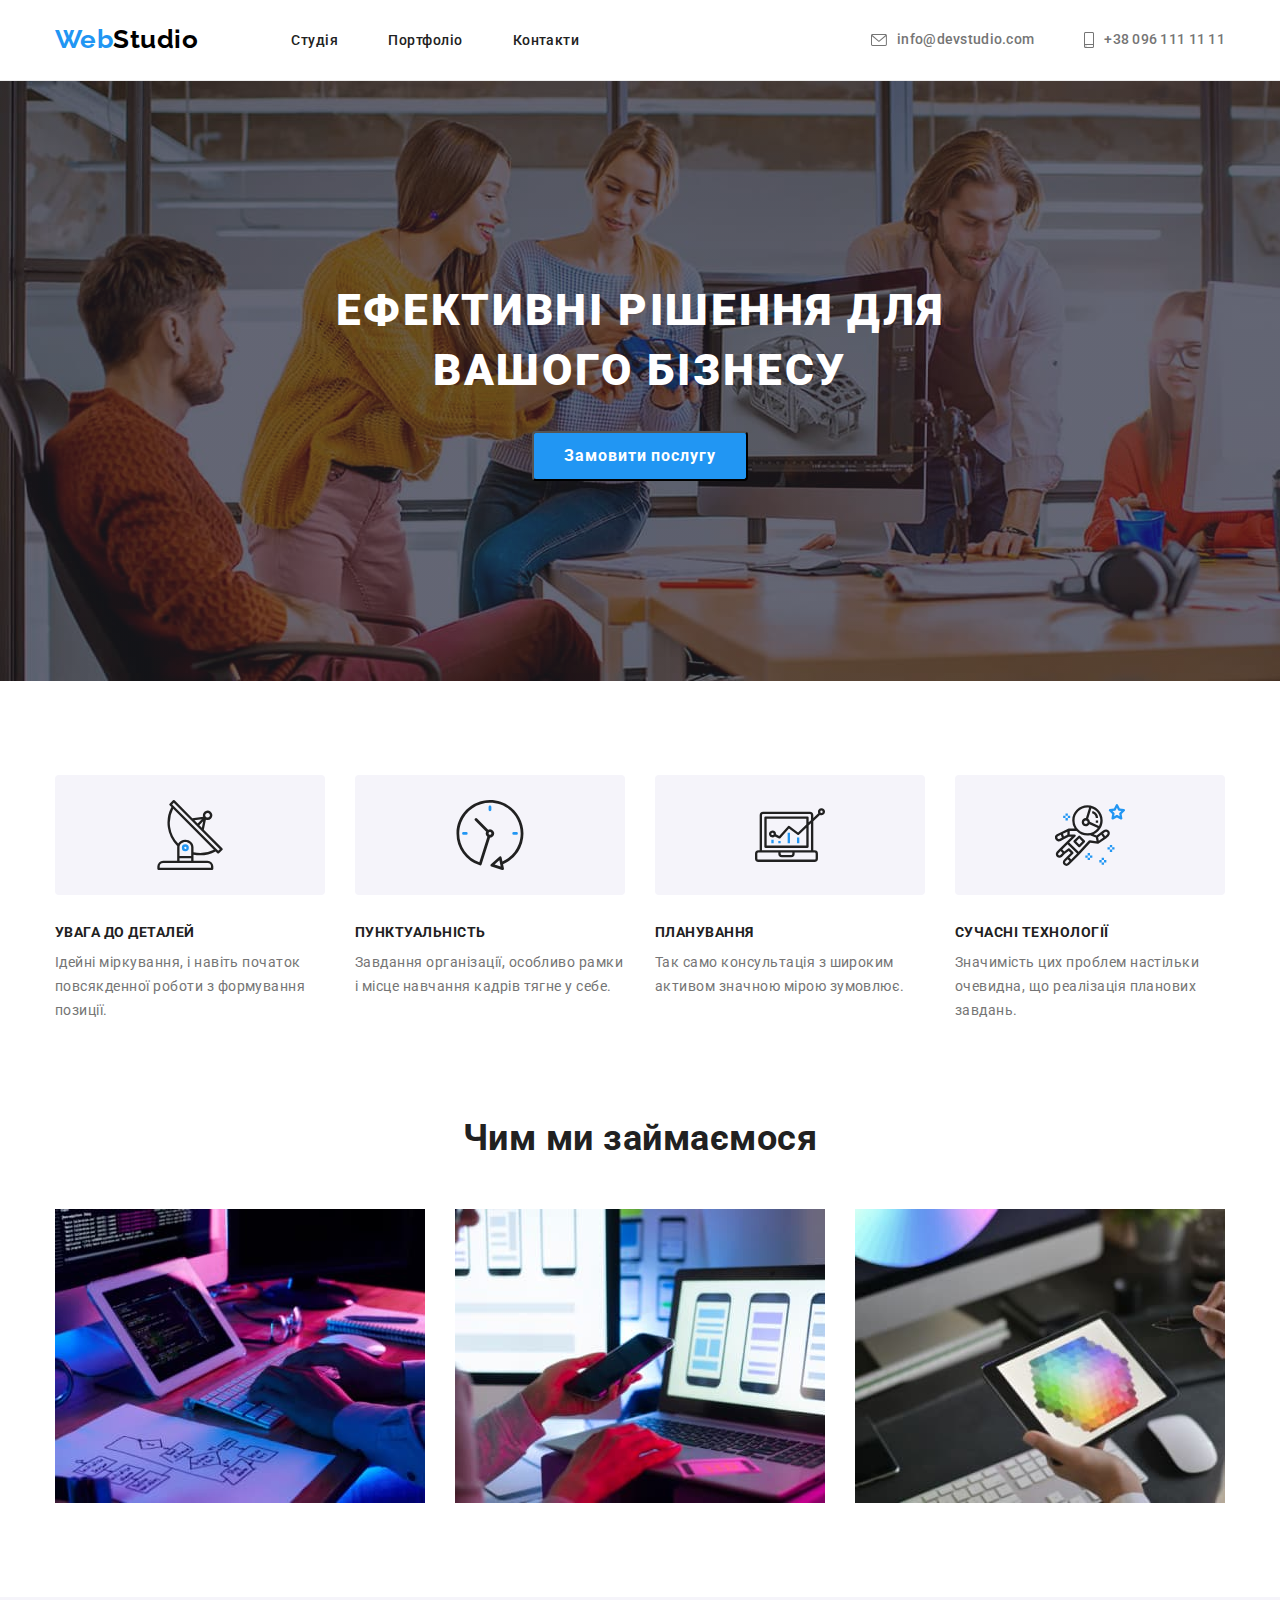
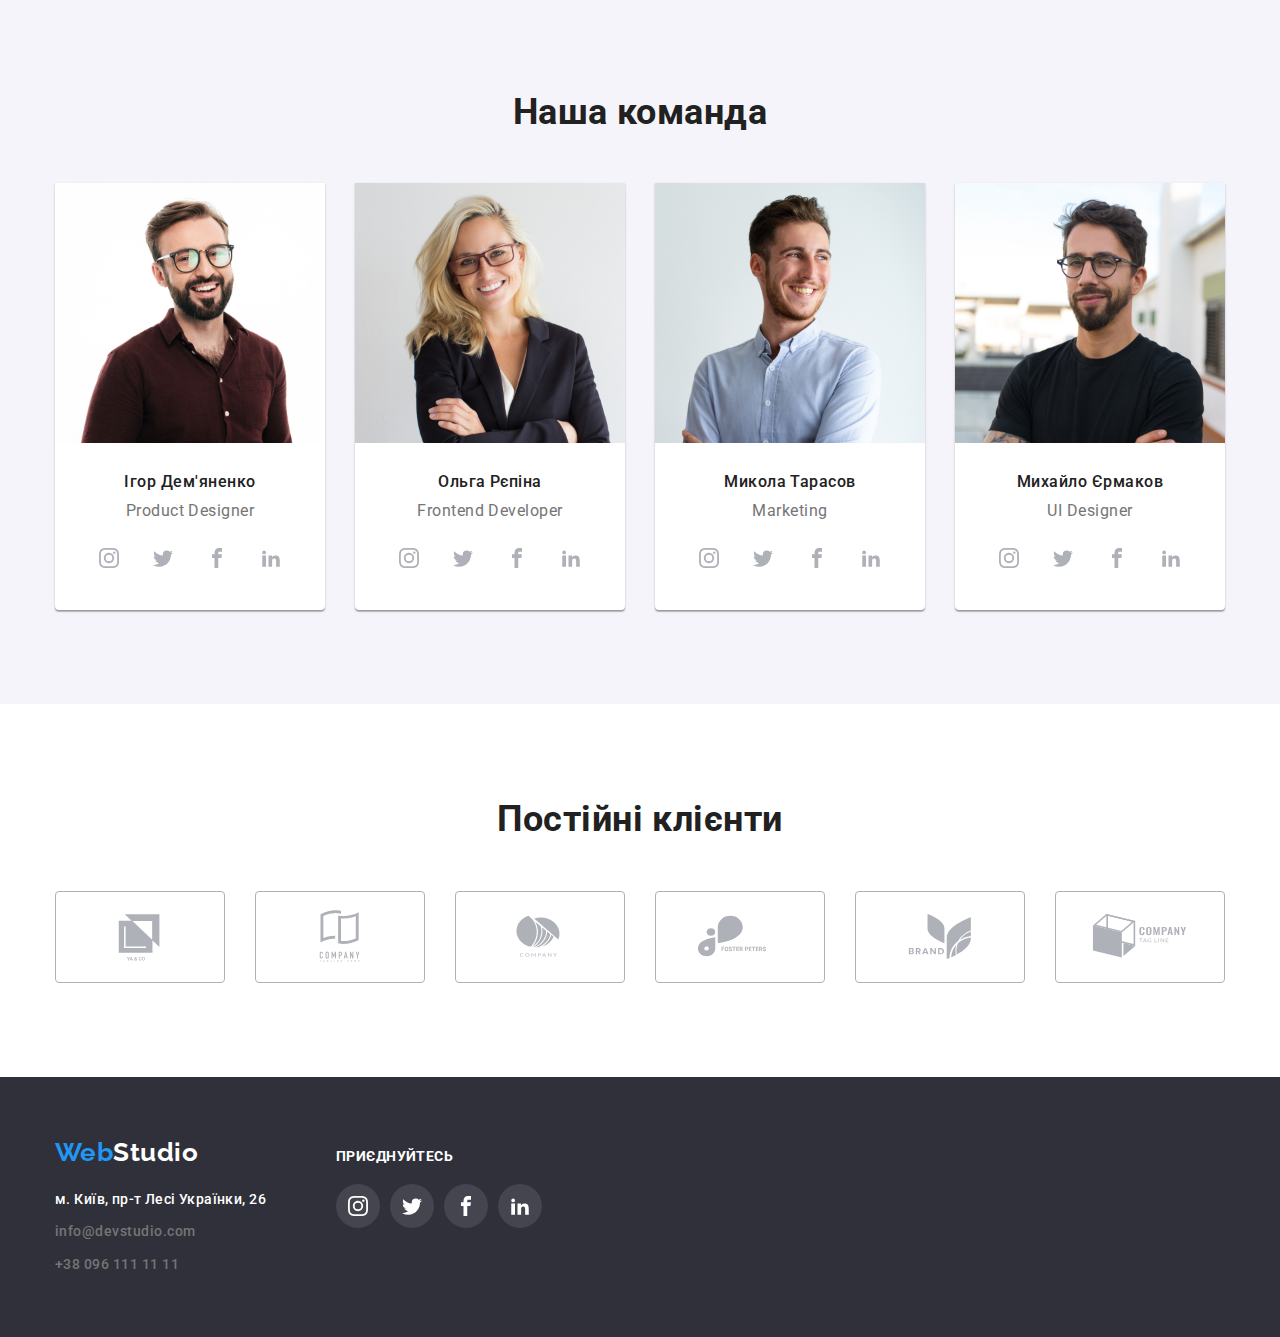
==== index.html @ 1d1b80b5 "downloaded files" ====
<!DOCTYPE html>
<html lang="uk">
  <head>
    <meta charset="UTF-8" />
    <meta http-equiv="X-UA-Compatible" content="IE=edge" />
    <meta name="viewport" content="width=device-width, initial-scale=1.0" />
    <title>Document</title>
    <link
      rel="stylesheet"
      href="https://cdnjs.cloudflare.com/ajax/libs/modern-normalize/1.1.0/modern-normalize.min.css"
    />
    <link rel="stylesheet" href="./css/styles.css" />
    <link rel="preconnect" href="https://fonts.googleapis.com" />
    <link rel="preconnect" href="https://fonts.gstatic.com" crossorigin />
    <link
      href="https://fonts.googleapis.com/css2?family=Raleway:wght@700&family=Roboto:wght@400;500;700;900&display=swap"
      rel="stylesheet"
    />
  </head>
  <body>
    <!--Шапка сайту-->
    <header class="page-header">
      <div class="container general-nav">
        <nav class="main-nav">
          <a href="./index.html" class="logo">
            <span class="logo-accent">Web</span>Studio</a
          >
          <ul class="site-nav">
            <li class="item">
              <a href="./index.html" class="link">Студія</a>
            </li>
            <li class="item">
              <a href="./portfolio.html" class="link">Портфоліо</a>
            </li>
            <li class="item">
              <a href="./" class="link">Контакти</a>
            </li>
          </ul>
        </nav>
        <ul class="contacts">
          <li class="item">
            <a href="mailto:" class="header-contacts-link link">
              <svg class="contact-icon" width="16px" height="12px">
                <use href="./images/symbol-defs.svg#icon-mail"></use>
              </svg>
              info@devstudio.com
            </a>
          </li>
          <li class="item">
            <a href="tel:" class="header-contacts-link link">
              <svg class="contact-icon" width="10px" height="16px">
                <use href="./images/symbol-defs.svg#icon-phone"></use>
              </svg>
              +38 096 111 11 11
            </a>
          </li>
        </ul>
      </div>
    </header>
    <main>
      <!--Hero-->
      <section class="hero-title hero-background">
        <div class="container">
          <h1 class="title-decisions">Ефективні рішення для вашого бізнесу</h1>
          <button type="button" class="button-order">Замовити послугу</button>
        </div>
      </section>
      <!--Переваги-->
      <section class="peculiarities section">
        <div class="container">
          <h2 hidden>Наші переваги</h2>
          <ul class="benefits-list">
            <li class="benefits-item">
              <div class="activities-icons">
                <svg class="icon-antenna" width="70px" height="70px">
                  <use href="./images/symbol-defs.svg#icon-antenna"></use>
                </svg>
              </div>
              <h3 class="benefits-title details">УВАГА ДО ДЕТАЛЕЙ</h3>
              <p class="benefits-text details-text">
                Ідейні міркування, і навіть початок повсякденної роботи з
                формування позиції.
              </p>
            </li>
            <li class="benefits-item">
              <div class="activities-icons">
                <svg class="icon-clock" width="70px" height="70px">
                  <use href="./images/symbol-defs.svg#icon-clock"></use>
                </svg>
              </div>
              <h3 class="benefits-title punctuality">ПУНКТУАЛЬНІСТЬ</h3>
              <p class="benefits-text punctuality-text">
                Завдання організації, особливо рамки і місце навчання кадрів
                тягне у себе.
              </p>
            </li>
            <li class="benefits-item">
              <div class="activities-icons">
                <svg class="diagram" width="70px" height="70px">
                  <use href="./images/symbol-defs.svg#icon-diagram"></use>
                </svg>
              </div>
              <h3 class="benefits-title planning">ПЛАНУВАННЯ</h3>
              <p class="benefits-text planning-text">
                Так само консультація з широким активом значною мірою зумовлює.
              </p>
            </li>
            <li class="benefits-item">
              <div class="activities-icons">
                <svg class="astronaut" width="70px" height="70px">
                  <use href="./images/symbol-defs.svg#icon-astronaut"></use>
                </svg>
              </div>
              <h3 class="benefits-title modern-technologies">
                СУЧАСНІ ТЕХНОЛОГІЇ
              </h3>
              <p class="benefits-text modern-technologies-text">
                Значимість цих проблем настільки очевидна, що реалізація
                планових завдань.
              </p>
            </li>
          </ul>
        </div>
      </section>
      <!--Чим ми займаємось-->
      <section class="services section">
        <div class="container">
          <h2 class="our-activities-title">Чим ми займаємося</h2>
          <ul class="activities-list">
            <li class="activities-item">
              <img src="./images/box1.jpg" alt="Людина тицяє по клавіатурі" />
            </li>
            <li class="activities-item">
              <img src="./images/box2.jpg" alt="Людина тицяє в телефоні" />
            </li>
            <li class="activities-item">
              <img src="./images/box3.jpg" alt="Людина тицяє в планшеті" />
            </li>
          </ul>
        </div>
      </section>
      <!--Наша команда-->
      <section class="our-team section">
        <div class="container">
          <h2 class="our-team-title">Наша команда</h2>
          <ul class="team-cards-list">
            <li class="team-cards">
              <img
                src="./images/demianenko.jpg"
                alt="Ігор"
                width="270"
                class="team-cards-photos"
              />
              <div class="team-card-container">
                <h3 class="team-cards-text">Ігор Дем'яненко</h3>
                <p lang="en" class="team-cards-description">Product Designer</p>
                <ul class="team-soc-list">
                  <li class="team-soc-items">
                    <a href class="team-soc-links">
                      <svg class="team-soc-icon" width="20px" height="20px">
                        <use
                          href="./images/symbol-defs.svg#icon-instagram"
                        ></use>
                      </svg>
                    </a>
                  </li>
                  <li class="team-soc-items">
                    <a href class="team-soc-links">
                      <svg class="team-soc-icon" width="20px" height="20px">
                        <use href="./images/symbol-defs.svg#icon-twitter"></use>
                      </svg>
                    </a>
                  </li>
                  <li class="team-soc-items">
                    <a href class="team-soc-links">
                      <svg class="team-soc-icon" width="20px" height="20px">
                        <use
                          href="./images/symbol-defs.svg#icon-facebook"
                        ></use>
                      </svg>
                    </a>
                  </li>
                  <li class="team-soc-items">
                    <a href class="team-soc-links">
                      <svg class="team-soc-icon" width="20px" height="20px">
                        <use
                          href="./images/symbol-defs.svg#icon-linkedin"
                        ></use>
                      </svg>
                    </a>
                  </li>
                </ul>
              </div>
            </li>
            <li class="team-cards">
              <img
                src="./images/repina.jpg"
                alt="Ольга"
                width="270"
                class="team-cards-photos"
              />
              <div class="team-card-container">
                <h3 class="team-cards-text">Ольга Рєпіна</h3>
                <p lang="en" class="team-cards-description">
                  Frontend Developer
                </p>
                <ul class="team-soc-list">
                  <li class="team-soc-items">
                    <a href class="team-soc-links">
                      <svg class="team-soc-icon" width="20px" height="20px">
                        <use
                          href="./images/symbol-defs.svg#icon-instagram"
                        ></use>
                      </svg>
                    </a>
                  </li>
                  <li class="team-soc-items">
                    <a href class="team-soc-links">
                      <svg class="team-soc-icon" width="20px" height="20px">
                        <use href="./images/symbol-defs.svg#icon-twitter"></use>
                      </svg>
                    </a>
                  </li>
                  <li class="team-soc-items">
                    <a href class="team-soc-links">
                      <svg class="team-soc-icon" width="20px" height="20px">
                        <use
                          href="./images/symbol-defs.svg#icon-facebook"
                        ></use>
                      </svg>
                    </a>
                  </li>
                  <li class="team-soc-items">
                    <a href class="team-soc-links">
                      <svg class="team-soc-icon" width="20px" height="20px">
                        <use
                          href="./images/symbol-defs.svg#icon-linkedin"
                        ></use>
                      </svg>
                    </a>
                  </li>
                </ul>
              </div>
            </li>
            <li class="team-cards">
              <img
                src="./images/tarasov.jpg"
                alt="Микола"
                width="270"
                class="team-cards-photos"
              />
              <div class="team-card-container">
                <h3 class="team-cards-text">Микола Тарасов</h3>
                <p lang="en" class="team-cards-description">Marketing</p>
                <ul class="team-soc-list">
                  <li class="team-soc-items">
                    <a href class="team-soc-links">
                      <svg class="team-soc-icon" width="20px" height="20px">
                        <use
                          href="./images/symbol-defs.svg#icon-instagram"
                        ></use>
                      </svg>
                    </a>
                  </li>
                  <li class="team-soc-items">
                    <a href class="team-soc-links">
                      <svg class="team-soc-icon" width="20px" height="20px">
                        <use href="./images/symbol-defs.svg#icon-twitter"></use>
                      </svg>
                    </a>
                  </li>
                  <li class="team-soc-items">
                    <a href class="team-soc-links">
                      <svg class="team-soc-icon" width="20px" height="20px">
                        <use
                          href="./images/symbol-defs.svg#icon-facebook"
                        ></use>
                      </svg>
                    </a>
                  </li>
                  <li class="team-soc-items">
                    <a href class="team-soc-links">
                      <svg class="team-soc-icon" width="20px" height="20px">
                        <use
                          href="./images/symbol-defs.svg#icon-linkedin"
                        ></use>
                      </svg>
                    </a>
                  </li>
                </ul>
              </div>
            </li>
            <li class="team-cards">
              <img
                src="./images/ermakov.jpg"
                alt="Михайло"
                width="270"
                class="team-cards-photos"
              />
              <div class="team-card-container">
                <h3 class="team-cards-text">Михайло Єрмаков</h3>
                <p lang="en" class="team-cards-description">UI Designer</p>
                <ul class="team-soc-list">
                  <li class="team-soc-items">
                    <a href class="team-soc-links">
                      <svg class="team-soc-icon" width="20px" height="20px">
                        <use
                          href="./images/symbol-defs.svg#icon-instagram"
                        ></use>
                      </svg>
                    </a>
                  </li>
                  <li class="team-soc-items">
                    <a href class="team-soc-links">
                      <svg class="team-soc-icon" width="20px" height="20px">
                        <use href="./images/symbol-defs.svg#icon-twitter"></use>
                      </svg>
                    </a>
                  </li>
                  <li class="team-soc-items">
                    <a href class="team-soc-links">
                      <svg class="team-soc-icon" width="20px" height="20px">
                        <use
                          href="./images/symbol-defs.svg#icon-facebook"
                        ></use>
                      </svg>
                    </a>
                  </li>
                  <li class="team-soc-items">
                    <a href class="team-soc-links">
                      <svg class="team-soc-icon" width="20px" height="20px">
                        <use
                          href="./images/symbol-defs.svg#icon-linkedin"
                        ></use>
                      </svg>
                    </a>
                  </li>
                </ul>
              </div>
            </li>
          </ul>
        </div>
      </section>
      <!--Постоянные клиенты-->
      <section class="regular-clients section">
        <div class="container">
          <h2 class="clients-title">Постійні клієнти</h2>
          <ul class="clients-list">
            <li class="clients-item">
              <a href class="clients-link">
                <svg class="clients-icon" width="106px" height="60px">
                  <use href="./images/clients.svg#icon-client1"></use>
                </svg>
              </a>
            </li>
            <li class="clients-item">
              <a href class="clients-link">
                <svg class="clients-icon" width="106px" height="60px">
                  <use href="./images/clients.svg#icon-client2"></use>
                </svg>
              </a>
            </li>
            <li class="clients-item">
              <a href class="clients-link">
                <svg class="clients-icon" width="106px" height="60px">
                  <use href="./images/clients.svg#icon-client3"></use>
                </svg>
              </a>
            </li>
            <li class="clients-item">
              <a href class="clients-link">
                <svg class="clients-icon" width="106px" height="60px">
                  <use href="./images/clients.svg#icon-client4"></use>
                </svg>
              </a>
            </li>
            <li class="clients-item">
              <a href class="clients-link">
                <svg class="clients-icon" width="106px" height="60px">
                  <use href="./images/clients.svg#icon-client5"></use>
                </svg>
              </a>
            </li>
            <li class="clients-item">
              <a href class="clients-link">
                <svg class="clients-icon" width="106px" height="60px">
                  <use href="./images/clients.svg#icon-client6"></use>
                </svg>
              </a>
            </li>
          </ul>
        </div>
      </section>
    </main>
    <footer class="footer-of-page">
      <div class="container footer-container">
        <div class="footer-adress-container">
          <a href="./index.html" class="logo-footer">
            <span class="logo-accent">Web</span
            ><span class="logo-studio">Studio</span></a
          >
          <adress>
            <ul class="footer-contacts">
              <li class="footer-contacts-item">
                <a
                  href="https://goo.gl/maps/8LcowiJGbP3ugfM79"
                  target="_blank"
                  rel="noopener noreferrer nofollow"
                  class="link link-adress"
                  >м. Київ, пр-т Лесі Українки, 26</a
                >
              </li>
              <li class="footer-contacts-item">
                <a href="mailto:" class="link footer-link-current"
                  >info@devstudio.com</a
                >
              </li>
              <li class="footer-contacts-item">
                <a href="tel:" class="link footer-link-current"
                  >+38 096 111 11 11</a
                >
              </li>
            </ul>
          </adress>
        </div>
        <div class="footer-join-container">
          <p class="join">приєднуйтесь</p>
          <ul class="footer-soc-links">
            <li class="footer-soc-links-item">
              <a href class="soc-links">
                <svg class="soc-icon" width="20px" height="20px">
                  <use href="./images/symbol-defs.svg#icon-instagram"></use>
                </svg>
              </a>
            </li>
            <li class="footer-soc-links-item">
              <a href class="soc-links">
                <svg class="soc-icon" width="20px" height="20px">
                  <use href="./images/symbol-defs.svg#icon-twitter"></use>
                </svg>
              </a>
            </li>
            <li class="footer-soc-links-item">
              <a href class="soc-links">
                <svg class="soc-icon" width="20px" height="20px">
                  <use href="./images/symbol-defs.svg#icon-facebook"></use>
                </svg>
              </a>
            </li>
            <li class="footer-soc-links-item">
              <a href class="soc-links">
                <svg class="soc-icon" width="20px" height="20px">
                  <use href="./images/symbol-defs.svg#icon-linkedin"></use>
                </svg>
              </a>
            </li>
          </ul>
        </div>
      </div>
    </footer>
  </body>
</html>
---- css/styles.css ----
:root {
--color-primary: #212121;
--color-logo-accent: #2196F3;
--color-logo: #000000;
--color-background-1: #FFFFFF;
--color-background-2: #2F303A;
--color-background-3: #F5F5F5;
--color-background-4: #F5F4FA;
--color-text: #757575;
--color-border-links: #AFB1B8;
}

/*INDEX.HTML*/

html {
box-sizing: border-box;
}
*,
*::before,
*::after {
box-sizing: inherit;
}

body {
letter-spacing: 0.03em;
font-family: 'Roboto' , 'sans-serif';
color: var(--color-primary);
background-color: var(--color-background-1);
}

.container {
max-width: 1200px;
margin: 0 auto;
padding: 0 15px;
}

img {
display: block;
max-width: 100%;
height: auto;
}

h1,
h2,
h3,
h4,
h5,
h6,
p,
ul {
padding: 0;
margin: 0;
}

section {
padding:94px 0;
}

ul {
list-style: none;
}

/* HEADER */

.page-header {
border-bottom: 1px solid rgba(236, 236, 236, 1);
}

.main-nav,.general-nav {
display: flex;
}

.logo {
padding-top: 24px;
padding-bottom: 25px;
margin-right: 93px;
font-family: 'Raleway','sans-serif';
font-style: normal;
font-weight: 700;
font-size: 26px;
line-height: 1.19;
color:var(--color-logo);
text-decoration: none;
}

.logo-accent {
font-family: 'Raleway','sans-serif';
font-weight: 700;
font-size: 26px;
line-height: 1.19;
text-decoration: none;
color: var(--color-logo-accent);
}

.site-nav {
display: flex;
align-items: center;
}

.site-nav .item {
margin-right: 50px;
}

.site-nav .item {
margin-right: 50px;
}

.site-nav .item:last-child {
margin-right: 50px;
}

.contacts {
display: flex;
padding-right: 0;
padding-left: 0;
margin-left: auto;
align-items: center;
}

.contacts .item + .item {
margin-left: 50px;
}

.contact-icon {
margin-right: 10px;
fill: currentColor;
}

.header-contacts-link.link {
display: flex;
color: var(--color-text);
padding-top: 32px;
padding-bottom: 32px;
align-items: center;
font-weight: 500;
line-height: 1.14;
letter-spacing: 0.02em;
}

/* HERO TITLE */

.hero-title {
background-color: var(--color-background-2);
padding-bottom: 200px;
padding-top: 200px;
text-align: center;
}

.hero-background {
max-width: 1600px;
height: 600px;
margin-left: auto;
margin-right: auto;
background-image: linear-gradient(to right, rgba(47, 48, 58, 0.4),
rgba(47, 48, 58, 0.4)),
url(../images/hero-background-image\ \(1\).jpg);
}

.title-decisions {
color: var(--color-background-1);
font-weight: 900;
font-size: 44px;
line-height: 1.363;
letter-spacing: 0.06em;
width: 696px;
height: 120px;
text-transform: uppercase;
margin-left: auto;
margin-right: auto;
margin-bottom: 30px;
}


.button-order {
background-color: var(--color-logo-accent);
color: var(--color-background-1);
font-family: inherit;
font-weight: 700;
font-size: 16px;
line-height: 1.875;
width: 216px;
height: 50px;
border-radius: 4px;
letter-spacing: 0.06em;
}

.button-order:hover,
.button-order:focus {
cursor: pointer;
}

/* BENEFITS SECTION */

.benefits-title {
font-weight: 700;
font-size: 14px;
line-height: 1.14;
color: var(--color-primary);
margin-bottom: 10px;
}

.benefits-text {
font-weight: 400;
font-size: 14px;
line-height: 1.71;
color: var(--color-text);
}

.benefits-list {
display: flex;
}

.benefits-item {
width: 270px;
margin-right: 30px;
}

.benefits-item:last-child {
margin-right: 0;
}

/* ACTIVITIES SECTION */

.services {
padding-top: 0px;
}

.our-activities-title {
font-weight: 700;
font-size: 36px;
line-height: 1.17;
color: var(--color-primary);
text-align: center;
margin-bottom: 50px;
}

.activities-icons {
display: flex;
height: 120px;
border-radius: 4px;
margin-bottom: 30px;
background-color: var(--color-background-4);
justify-content: center;
align-items: center;
}

.activities-list {
display:flex;
}

.activities-item {
width: 370px;
margin-right: 30px;
}

.activities-item:last-child {
margin-right: 0;
}

/* OUR TEAM SECTION */

.our-team {
background-color: var(--color-background-4);
}

.our-team-title {
font-family: 'Roboto','sans-serif';
font-weight: 700;
font-size: 36px;
line-height: 1.17;
color: var(--color-primary);
text-align: center;
margin-bottom: 50px; 
}

.team-cards-list {
display: flex;
}

.team-cards {
background-color: var(--color-background-1);
width: 270px;
margin-right: 30px;
text-align: center;
box-shadow: 0px 1px 3px rgba(0, 0, 0, 0.12), 0px 1px 1px rgba(0, 0, 0, 0.14), 0px 2px 1px rgba(0, 0, 0, 0.2);
border-radius: 0px 0px 4px 4px;
}

.team-cards:last-child {
margin-right: 0;
}

.team-cards-text {
font-weight: 500;
font-size: 16px;
line-height: 1.17;
color: var(--color-primary);
margin-bottom: 10px;
}

.team-cards-description {
font-weight: 400;
font-size: 16px;
line-height: 1.17;
color: var(--color-text);
margin-bottom: 16px;
}

.team-card-container {
padding-top: 30px;
padding-bottom: 30px;
}

.team-soc-list {
display: flex;
justify-content: center;
}

.team-soc-links {
display: flex;
width: 44px;
height: 44px;
border: 0;
border-radius: 50%;
justify-content: center;
align-items: center;
color: var(--color-border-links);
}

.team-soc-items {
margin-right: 10px;
}

.team-soc-items:last-child {
margin-right: 0;
}

.team-soc-links:hover,
.team-soc-links:focus {
color: var(--color-background-1);
background-color: var(--color-logo-accent);
}

.team-soc-icon {
fill: currentColor;
}

/* CLIENTS SECTION */

.clients-title {
font-weight: 700;
font-size: 36px;
line-height: 1.171;
text-align: center;
margin-bottom: 50px;
}

.clients-list {
display: flex;
}

.clients-item {
margin-right: 30px;
border-radius: 4px;
}

.clients-item:last-child {
margin-right: 0;
}

.clients-link {
display: flex;
width: 170px;
height: 92px;
border-radius: 4px;
border: 1px solid var(--color-border-links);
align-items: center;
justify-content: center;
color: var(--color-border-links);
}

.clients-link:hover,
.clients-link:focus {
color: var(--color-logo-accent);
border-color: var(--color-logo-accent);
}

.clients-icon {
fill: currentColor;
}

/* FOOTER */

.footer-of-page {
background-color: var(--color-background-2);
padding-top: 60px;
padding-bottom: 60px;
}

.logo-studio {
color: var(--color-background-1);
}

.logo-footer {
display: block;
font-family: 'Raleway','sans-serif';
font-style: normal;
font-weight: 700;
font-size: 26px;
line-height: 1.19;
color:var(--color-logo);
text-decoration: none;
margin-bottom: 20px;
}

.link {
text-decoration: none;
font-weight: 500;
font-size: 14px;
line-height: 1.17;
color: var(--color-primary);
}

.link:hover {
color: var(--color-logo-accent);
}

.link-adress {
color: var(--color-background-1);
line-height: 1.71;
letter-spacing: 0.03em;
}

.footer-contacts {
display: block;
}

.footer-contacts-item:last-child {
margin-bottom: 0;
}

.footer-link-current {
color: var(--color-text);
display: block;
line-height: 1.71;
margin-top: 9px;
}

.footer-container {
display: flex;
align-items: baseline;
}

.footer-join-container {
align-items: baseline;
margin-left: 70px;
}

.join {
font-weight: 700;
font-size: 14px;
line-height: 1.142;
letter-spacing: 0.03em;
text-transform: uppercase;
color: var(--color-background-1);
margin-bottom: 20px;
}

.footer-soc-links {
display: flex;
align-items: center;
}

.footer-soc-links-item {
margin-right: 10px;
}

.footer-soc-links-item:last-child {
margin-right: 0;
}

.soc-links {
display: flex;
width: 44px;
height: 44px;
border: 0;
border-radius: 50%;
justify-content: center;
align-items: center;
color: var(--color-background-1);
background-color: rgba(255, 255, 255, 0.1);
}

.soc-links:hover {
background-color: var(--color-logo-accent);
}

.soc-icon {
fill: currentColor;
}

/* PORTFOLIO.HTML */

.filter {
display: flex;
margin-bottom: 50px;
gap: 8px;
justify-content: center;
}

.buttons-portfolio-categories {
background-color: var(--color-background-4);
color: var(--color-primary);
font-family: inherit;
font-weight: 500;
font-size: 16px;
line-height: 1.625;
border-radius: 4px;
letter-spacing: 0.03em;
border: none;
display: inline-block;
padding: 6px 22px;
}

.buttons-portfolio-categories:hover,
.buttons-portfolio-categories:focus {
cursor: pointer;
background-color: var(--color-logo-accent);
color: var(--color-background-1);
box-shadow: 0px 3px 1px rgba(0, 0, 0, 0.1), 0px 1px 2px rgba(0, 0, 0, 0.08), 0px 2px 2px rgba(0, 0, 0, 0.12);
}

/* CARDS OF PROJECTS */

.card {
display: block;
text-decoration: none;
}

.card:hover,
.card:focus {
box-shadow: 0px 1px 1px rgba(0, 0, 0, 0.12), 0px 4px 4px rgba(0, 0, 0, 0.06), 1px 4px 6px rgba(0, 0, 0, 0.16);
}

.names-of-projects {
font-weight: 700;
font-size: 18px;
line-height: 2;
color: var(--color-primary);
letter-spacing: 0.06em;
margin-bottom: 4px;
}

.description-of-project {
padding-left: 24px;
padding-top: 20px;
padding-bottom: 20px;
padding-right: 24px;
border-bottom: 1px solid #EEEEEE;
border-left: 1px solid #EEEEEE;
border-right: 1px solid #EEEEEE;
}

.type-of-project {
font-weight: 400;
font-size: 16px;
line-height: 1.875;
color: var(--color-text);
}

.portfolio-list {
display: flex;
flex-wrap: wrap;
padding: 0;
gap: 30px;
}
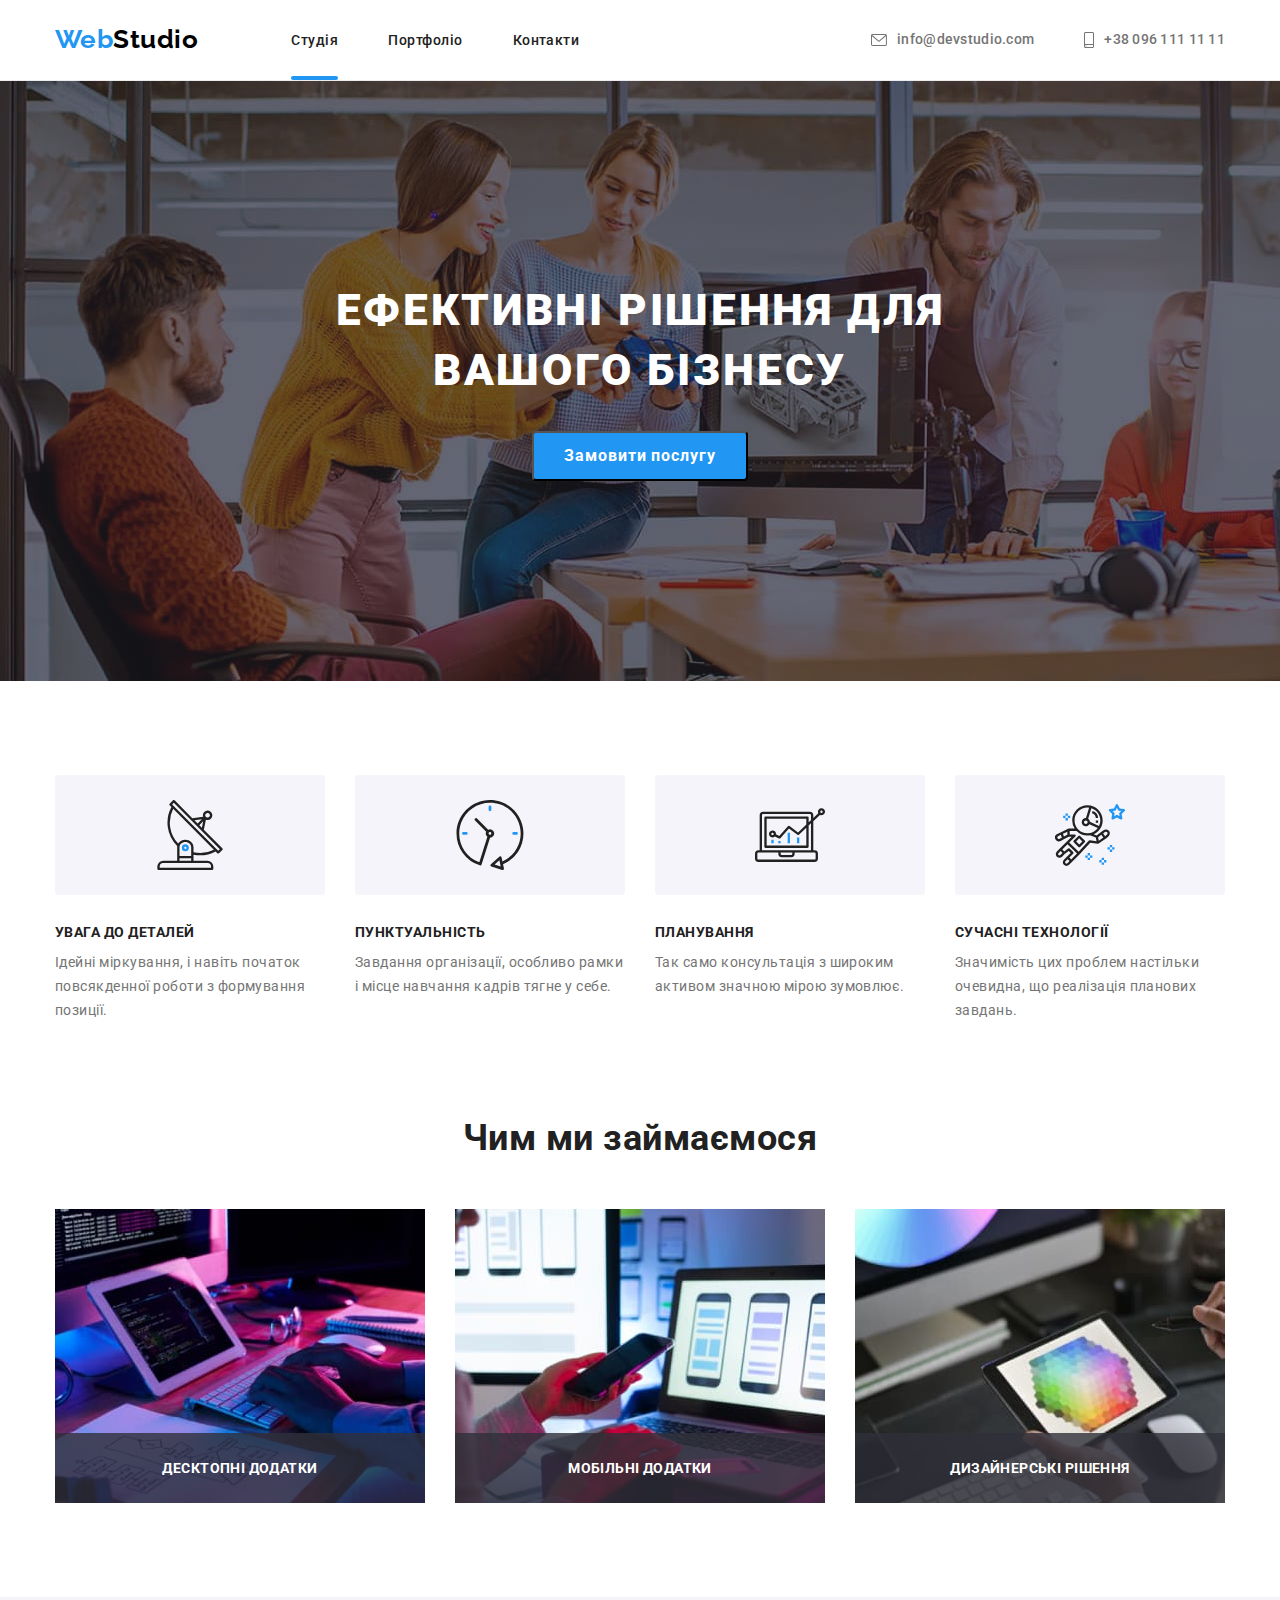
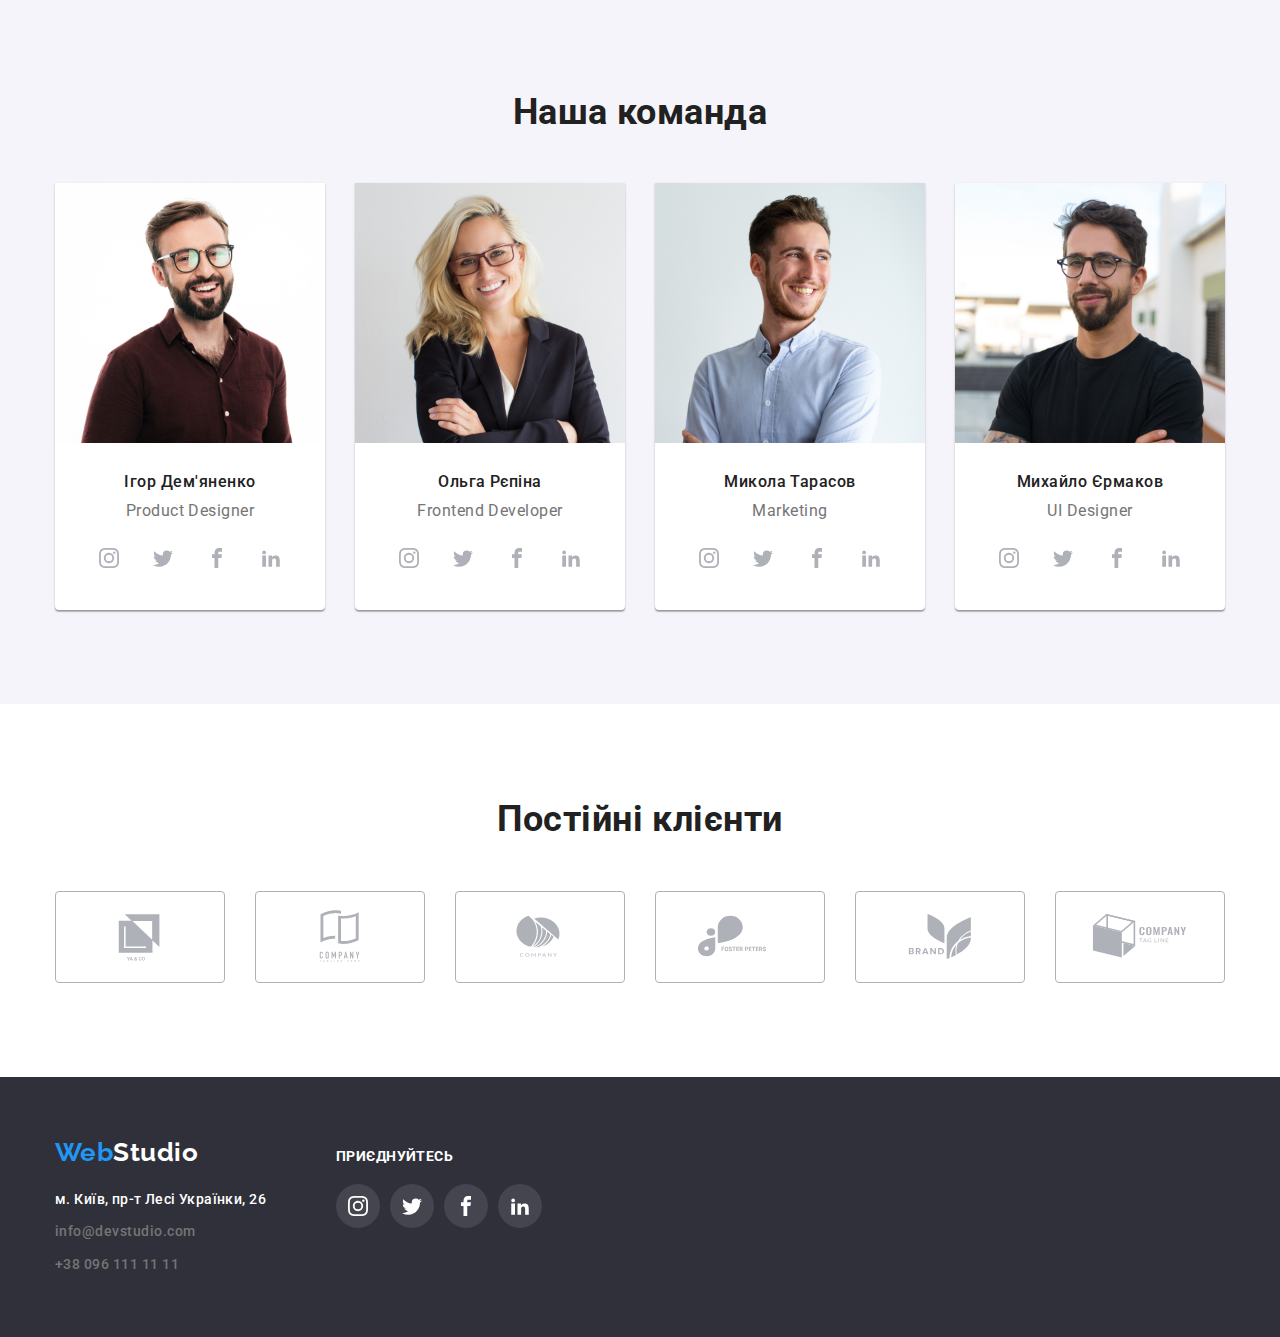
==== commit e24f8ede: "update index.html" ====
--- a/index.html
+++ b/index.html
@@ -27,7 +27,9 @@
           >
           <ul class="site-nav">
             <li class="item">
-              <a href="./index.html" class="link">Студія</a>
+              <a href="./index.html" class="link header-link-underline"
+                >Студія</a
+              >
             </li>
             <li class="item">
               <a href="./portfolio.html" class="link">Портфоліо</a>
@@ -62,7 +64,9 @@
       <section class="hero-title hero-background">
         <div class="container">
           <h1 class="title-decisions">Ефективні рішення для вашого бізнесу</h1>
-          <button type="button" class="button-order">Замовити послугу</button>
+          <button type="button" class="button-order" data-modal-open>
+            Замовити послугу
+          </button>
         </div>
       </section>
       <!--Переваги-->
@@ -129,12 +133,21 @@
           <ul class="activities-list">
             <li class="activities-item">
               <img src="./images/box1.jpg" alt="Людина тицяє по клавіатурі" />
+              <div class="activities-sub-title">
+                <p class="activities-sub-title-text">Десктопні додатки</p>
+              </div>
             </li>
             <li class="activities-item">
               <img src="./images/box2.jpg" alt="Людина тицяє в телефоні" />
+              <div class="activities-sub-title">
+                <p class="activities-sub-title-text">Мобільні додатки</p>
+              </div>
             </li>
             <li class="activities-item">
               <img src="./images/box3.jpg" alt="Людина тицяє в планшеті" />
+              <div class="activities-sub-title">
+                <p class="activities-sub-title-text">Дизайнерські рішення</p>
+              </div>
             </li>
           </ul>
         </div>
@@ -458,5 +471,15 @@
         </div>
       </div>
     </footer>
+    <div class="backdrop is-hidden" data-modal>
+      <div class="modal">
+        <button type="button" class="close-button" data-modal-close>
+          <svg class="close-button-icon" width="18px" height="18px">
+            <use href="./images/symbol-defs.svg#icon-close-button"></use>
+          </svg>
+        </button>
+      </div>
+    </div>
+    <script src="/js/modal.js"></script>
   </body>
 </html>
--- a/css/styles.css
+++ b/css/styles.css
@@ -68,6 +68,7 @@
 
 .main-nav,.general-nav {
 display: flex;
+position: relative;
 }
 
 .logo {
@@ -136,6 +137,25 @@
 line-height: 1.14;
 letter-spacing: 0.02em;
 }
+
+.header-link-underline {
+position: relative;
+color: var(--color-logo-accent);
+padding-bottom: 32px;
+}
+
+.header-link-underline::after {
+content: "";
+display: block;
+position: absolute;
+left: 0;
+bottom: 0;
+width: 100%;
+height: 4px;
+background-color: var(--color-logo-accent);
+border-radius: 2px;
+}
+
 
 /* HERO TITLE */
 
@@ -170,7 +190,6 @@
 margin-bottom: 30px;
 }
 
-
 .button-order {
 background-color: var(--color-logo-accent);
 color: var(--color-background-1);
@@ -189,6 +208,58 @@
 cursor: pointer;
 }
 
+.backdrop {
+z-index: 999;
+padding: 94px 15px 94px 15px;
+position: fixed;
+top: 0;
+left: 0;
+width: 100%;
+height: 100%;
+background-color: rgba(0,0,0,0.2);
+transition-timing-function: cubic-bezier(0.4, 0, 0.2, 1);
+overflow-y: scroll;
+transition-property: all;
+transition-duration: 250ms;
+}
+
+.backdrop.is-hidden {
+opacity: 0;
+pointer-events: none;
+}
+
+.modal {
+position: absolute;
+top: 50%;
+left: 50%;
+transform: translate(-50%, -50%) scale(1);
+width: 528px;
+height: 581px;
+background: var(--color-background-1);
+box-shadow: 0px 1px 3px rgba(0, 0, 0, 0.12), 0px 1px 1px rgba(0, 0, 0, 0.14), 0px 2px 1px rgba(0, 0, 0, 0.2);
+border-radius: 4px;
+}
+
+.close-button {
+position: absolute;
+top: 8px;
+right: 8px;
+width: 30px;
+height: 30px;
+padding: 5px 4px 6px 4px;
+border: 1px solid rgba(0,0,0,0.1);
+background-color: var(--color-background-1);
+border-radius: 50%;
+cursor: pointer;
+}
+
+.close-button-icon {
+fill: var(--color-logo);
+transition-duration: 250ms;
+transition-timing-function: cubic-bezier(0.4, 0, 0.2, 1);
+transition-property: background-color;
+}
+
 /* BENEFITS SECTION */
 
 .benefits-title {
@@ -249,12 +320,36 @@
 }
 
 .activities-item {
+display: block;
+position: relative;
 width: 370px;
 margin-right: 30px;
 }
 
 .activities-item:last-child {
 margin-right: 0;
+}
+
+.activities-sub-title {
+align-items: center;
+justify-content: center;
+width: 100%;
+height: 70px;
+left: 0;
+bottom: 0;
+position: absolute;
+background-color: rgba(47, 48, 58, 0.8);
+}
+
+.activities-sub-title-text {
+font-weight: 700;
+font-size: 14px;
+line-height: 1.142;
+margin-top: 27px;
+text-align: center;
+letter-spacing: 0.03em;
+text-transform: uppercase;
+color: var(--color-background-1);
 }
 
 /* OUR TEAM SECTION */
@@ -325,6 +420,9 @@
 justify-content: center;
 align-items: center;
 color: var(--color-border-links);
+transition-property: color, background-color;
+transition-duration: 250ms;
+transition-timing-function: cubic-bezier(0.4, 0, 0.2, 1);
 }
 
 .team-soc-items {
@@ -377,6 +475,9 @@
 align-items: center;
 justify-content: center;
 color: var(--color-border-links);
+transition-property: color, border-color;
+transition-duration: 250ms;
+transition-timing-function: cubic-bezier(0.4, 0, 0.2, 1);
 }
 
 .clients-link:hover,
@@ -419,6 +520,9 @@
 font-size: 14px;
 line-height: 1.17;
 color: var(--color-primary);
+transition-property: color;
+transition-duration: 250ms;
+transition-timing-function: cubic-bezier(0.4, 0, 0.2, 1);
 }
 
 .link:hover {
@@ -489,6 +593,9 @@
 align-items: center;
 color: var(--color-background-1);
 background-color: rgba(255, 255, 255, 0.1);
+transition-property: background-color;
+transition-duration: 250ms;
+transition-timing-function: cubic-bezier(0.4, 0, 0.2, 1);
 }
 
 .soc-links:hover {
@@ -520,6 +627,9 @@
 border: none;
 display: inline-block;
 padding: 6px 22px;
+transition-property: background-color, color, box-shadow;
+transition-duration: 250ms;
+transition-timing-function: cubic-bezier(0.4, 0, 0.2, 1);
 }
 
 .buttons-portfolio-categories:hover,
@@ -537,9 +647,40 @@
 text-decoration: none;
 }
 
+.card-image {
+position: relative;
+overflow: hidden;
+}
+
 .card:hover,
 .card:focus {
 box-shadow: 0px 1px 1px rgba(0, 0, 0, 0.12), 0px 4px 4px rgba(0, 0, 0, 0.06), 1px 4px 6px rgba(0, 0, 0, 0.16);
+}
+
+.card:hover .card-overlay {
+transform: translateY(0);
+}
+
+.card-overlay {
+position: absolute;
+background-color: rgba(33,150,243,0.9);
+top: 0;
+left: 0;
+width: 100%;
+height: 100%;
+transition-property: transform;
+transition-duration: 250ms;
+transition-timing-function: cubic-bezier(0.4, 0, 0.2, 1);
+transform: translateY(100%);
+}
+
+.card-overlay-text {
+font-weight: 400;
+font-size: 18px;
+line-height: 1.5;
+letter-spacing: 0.03em;
+color: var(--color-background-1);
+padding: 63px 24px 63px 24px;
 }
 
 .names-of-projects {
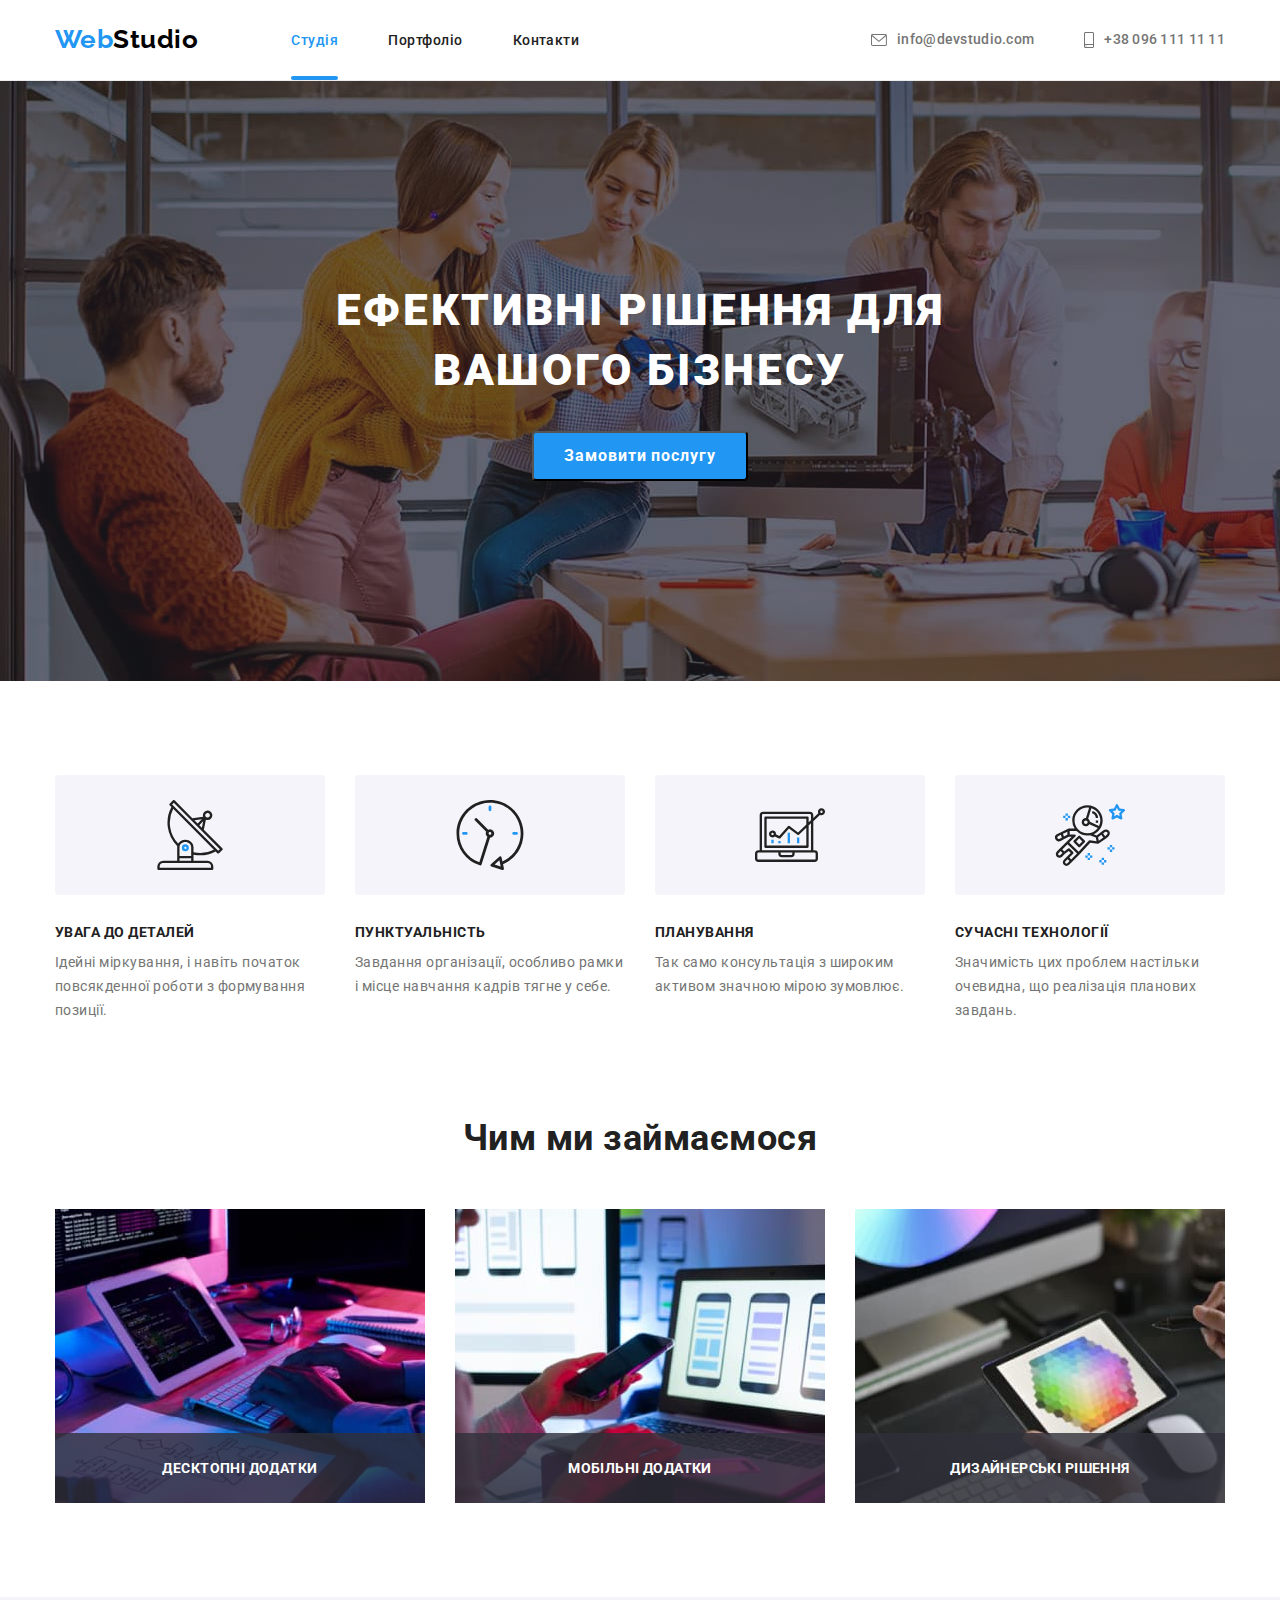
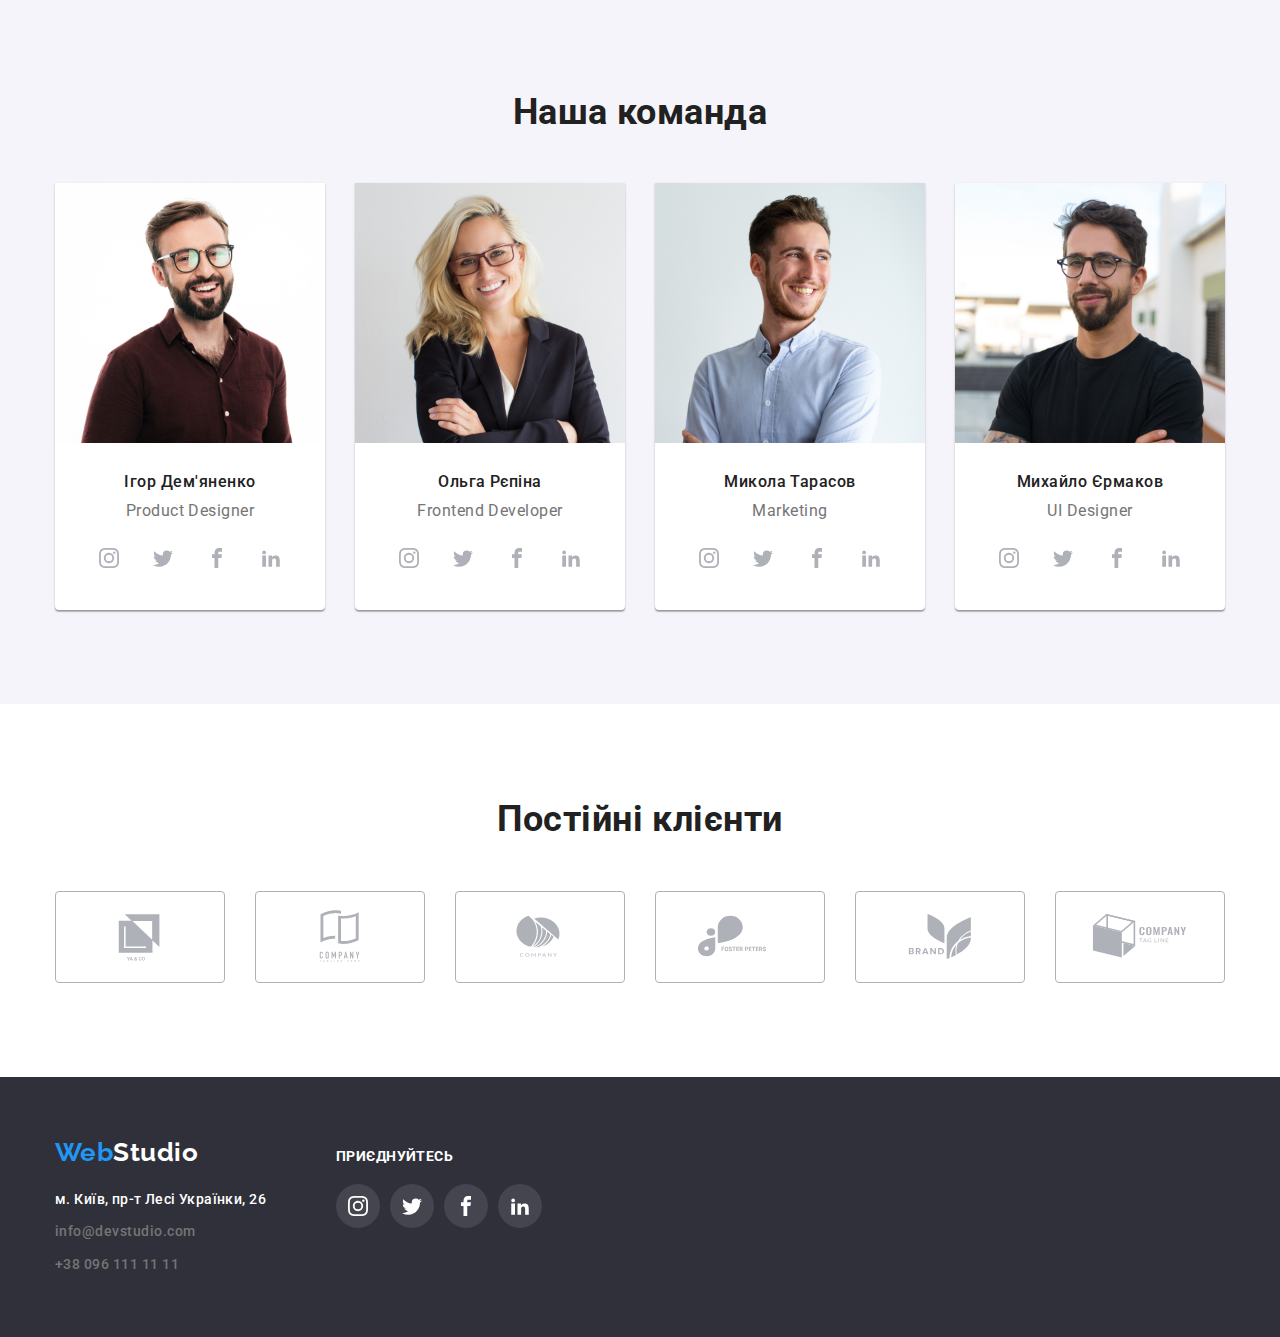
==== commit 298ce903: "update index.html" ====
--- a/index.html
+++ b/index.html
@@ -133,21 +133,15 @@
           <ul class="activities-list">
             <li class="activities-item">
               <img src="./images/box1.jpg" alt="Людина тицяє по клавіатурі" />
-              <div class="activities-sub-title">
-                <p class="activities-sub-title-text">Десктопні додатки</p>
-              </div>
+              <p class="activities-sub-title-text">Десктопні додатки</p>
             </li>
             <li class="activities-item">
               <img src="./images/box2.jpg" alt="Людина тицяє в телефоні" />
-              <div class="activities-sub-title">
-                <p class="activities-sub-title-text">Мобільні додатки</p>
-              </div>
+              <p class="activities-sub-title-text">Мобільні додатки</p>
             </li>
             <li class="activities-item">
               <img src="./images/box3.jpg" alt="Людина тицяє в планшеті" />
-              <div class="activities-sub-title">
-                <p class="activities-sub-title-text">Дизайнерські рішення</p>
-              </div>
+              <p class="activities-sub-title-text">Дизайнерські рішення</p>
             </li>
           </ul>
         </div>
@@ -480,6 +474,6 @@
         </button>
       </div>
     </div>
-    <script src="/js/modal.js"></script>
+    <script src="./js/modal.js"></script>
   </body>
 </html>
--- a/css/styles.css
+++ b/css/styles.css
@@ -154,6 +154,10 @@
 height: 4px;
 background-color: var(--color-logo-accent);
 border-radius: 2px;
+}
+
+.link.header-link-underline {
+color: var(--color-logo-accent);
 }
 
 
@@ -219,7 +223,8 @@
 background-color: rgba(0,0,0,0.2);
 transition-timing-function: cubic-bezier(0.4, 0, 0.2, 1);
 overflow-y: scroll;
-transition-property: all;
+opacity: 1;
+transition-property: opacity;
 transition-duration: 250ms;
 }
 
@@ -324,32 +329,28 @@
 position: relative;
 width: 370px;
 margin-right: 30px;
+position: relative;
 }
 
 .activities-item:last-child {
 margin-right: 0;
 }
 
-.activities-sub-title {
-align-items: center;
-justify-content: center;
+.activities-sub-title-text {
+font-weight: 700;
+font-size: 14px;
+line-height: 1.142;
+text-align: center;
+letter-spacing: 0.03em;
+padding-top: 27px;
+text-transform: uppercase;
+color: var(--color-background-1);
 width: 100%;
 height: 70px;
 left: 0;
 bottom: 0;
 position: absolute;
 background-color: rgba(47, 48, 58, 0.8);
-}
-
-.activities-sub-title-text {
-font-weight: 700;
-font-size: 14px;
-line-height: 1.142;
-margin-top: 27px;
-text-align: center;
-letter-spacing: 0.03em;
-text-transform: uppercase;
-color: var(--color-background-1);
 }
 
 /* OUR TEAM SECTION */
@@ -616,6 +617,7 @@
 }
 
 .buttons-portfolio-categories {
+cursor: pointer;
 background-color: var(--color-background-4);
 color: var(--color-primary);
 font-family: inherit;
@@ -634,7 +636,6 @@
 
 .buttons-portfolio-categories:hover,
 .buttons-portfolio-categories:focus {
-cursor: pointer;
 background-color: var(--color-logo-accent);
 color: var(--color-background-1);
 box-shadow: 0px 3px 1px rgba(0, 0, 0, 0.1), 0px 1px 2px rgba(0, 0, 0, 0.08), 0px 2px 2px rgba(0, 0, 0, 0.12);
@@ -671,7 +672,7 @@
 transition-property: transform;
 transition-duration: 250ms;
 transition-timing-function: cubic-bezier(0.4, 0, 0.2, 1);
-transform: translateY(100%);
+transform: translateY(101%);
 }
 
 .card-overlay-text {
